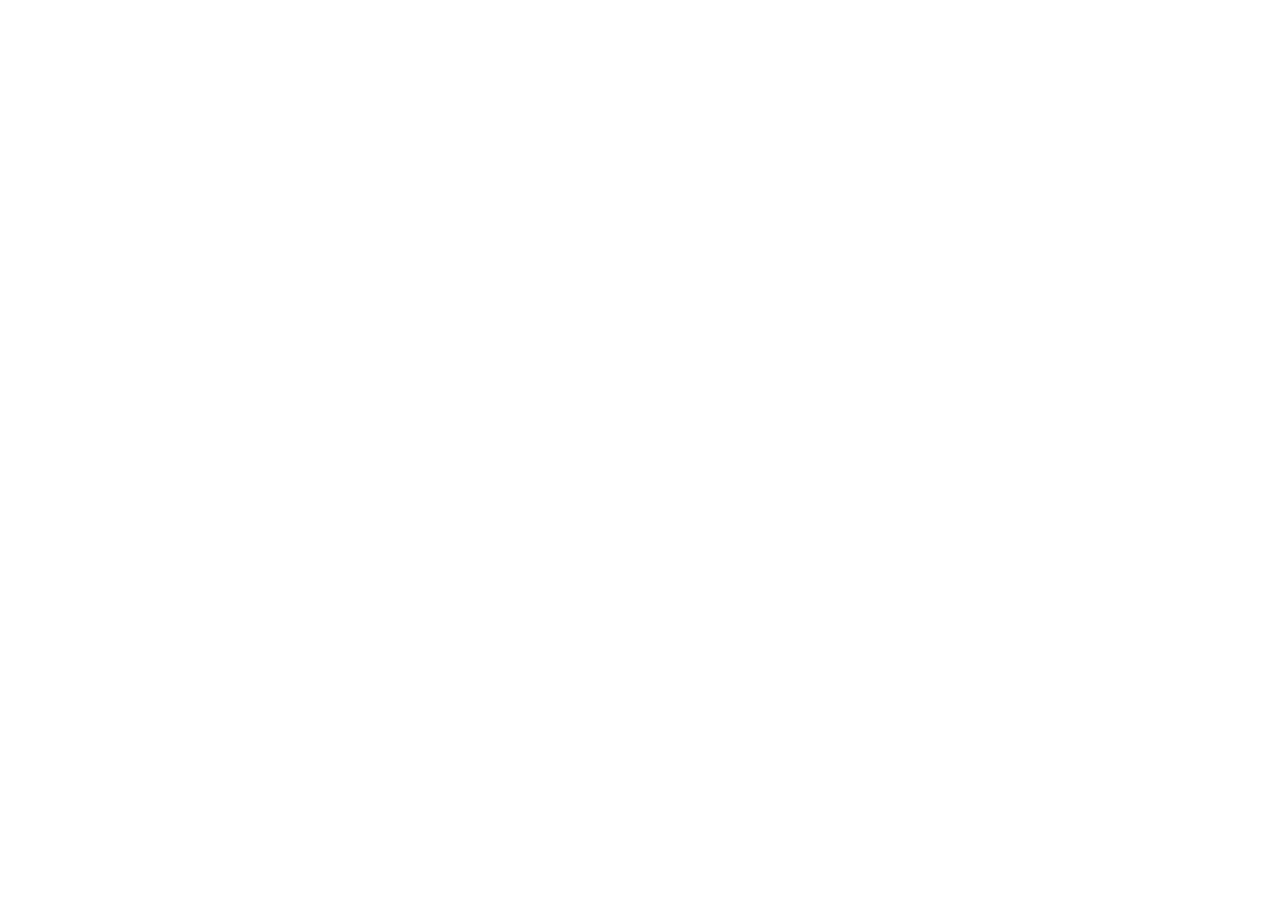
==== index.html @ ec8bb164 "Initial Commit" ====
<!doctype html>
<html lang="en">
  <head>
    <meta charset="UTF-8" />
    <meta name="viewport" content="width=device-width, initial-scale=1.0" />
    <link rel="stylesheet" href="./assets/css/reset.css" />
    <link rel="stylesheet" href="./assets/css/normalize.css" />
    <link rel="stylesheet" href="./assets/css/style.css" />

    <title>Honey Shop E-commerce</title>
  </head>
  <body></body>
</html>
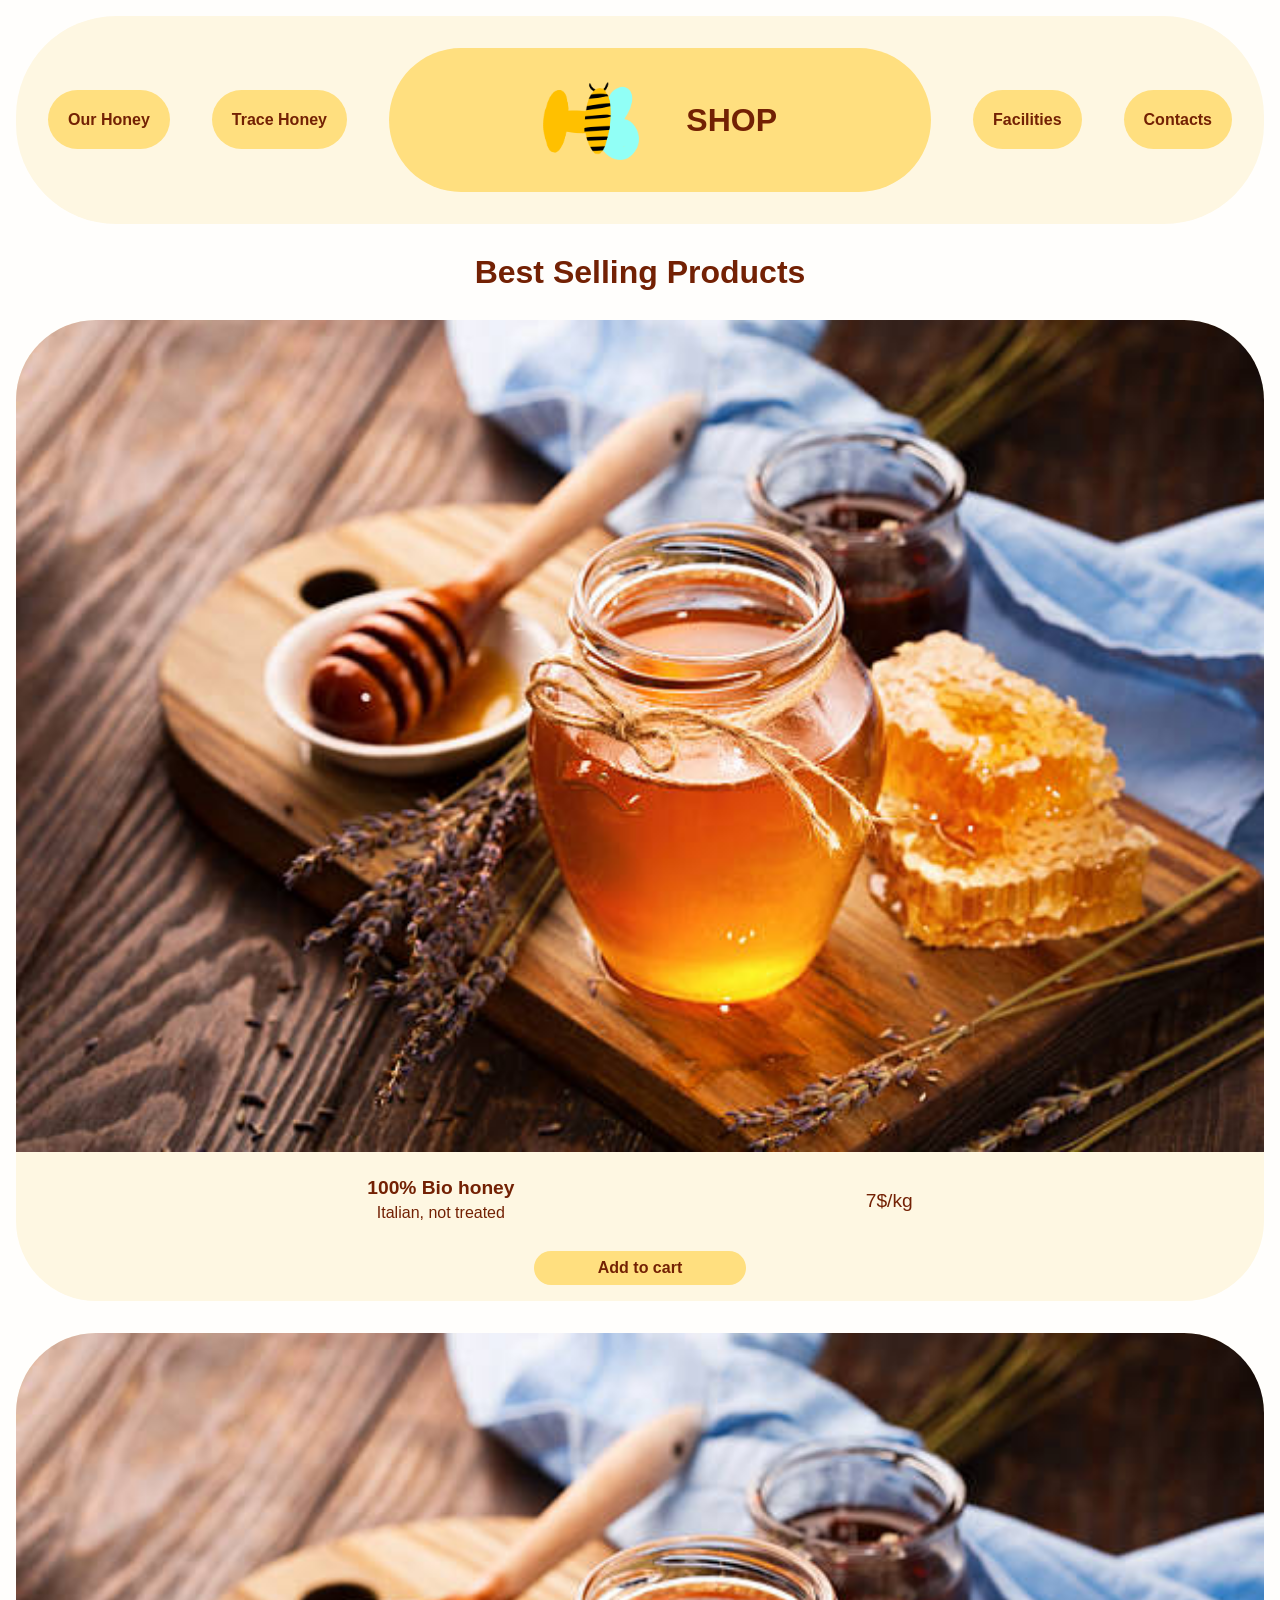
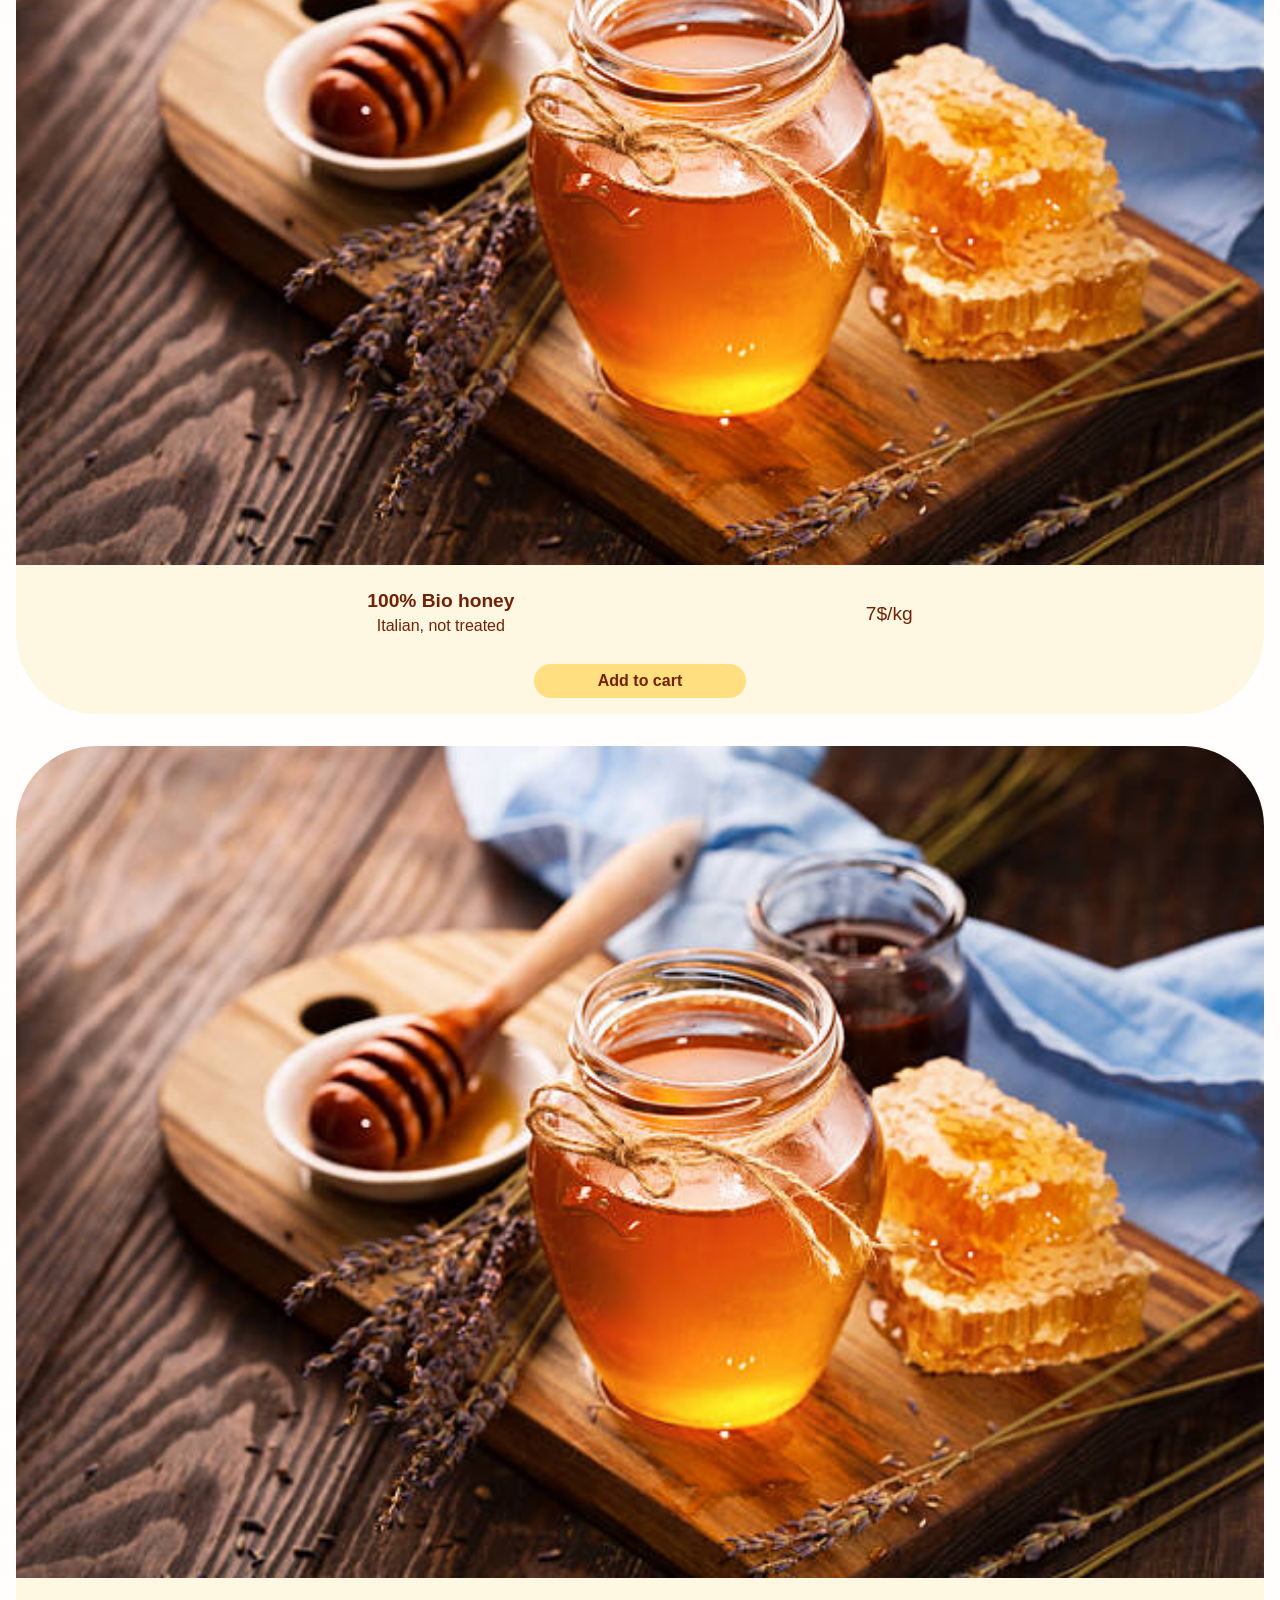
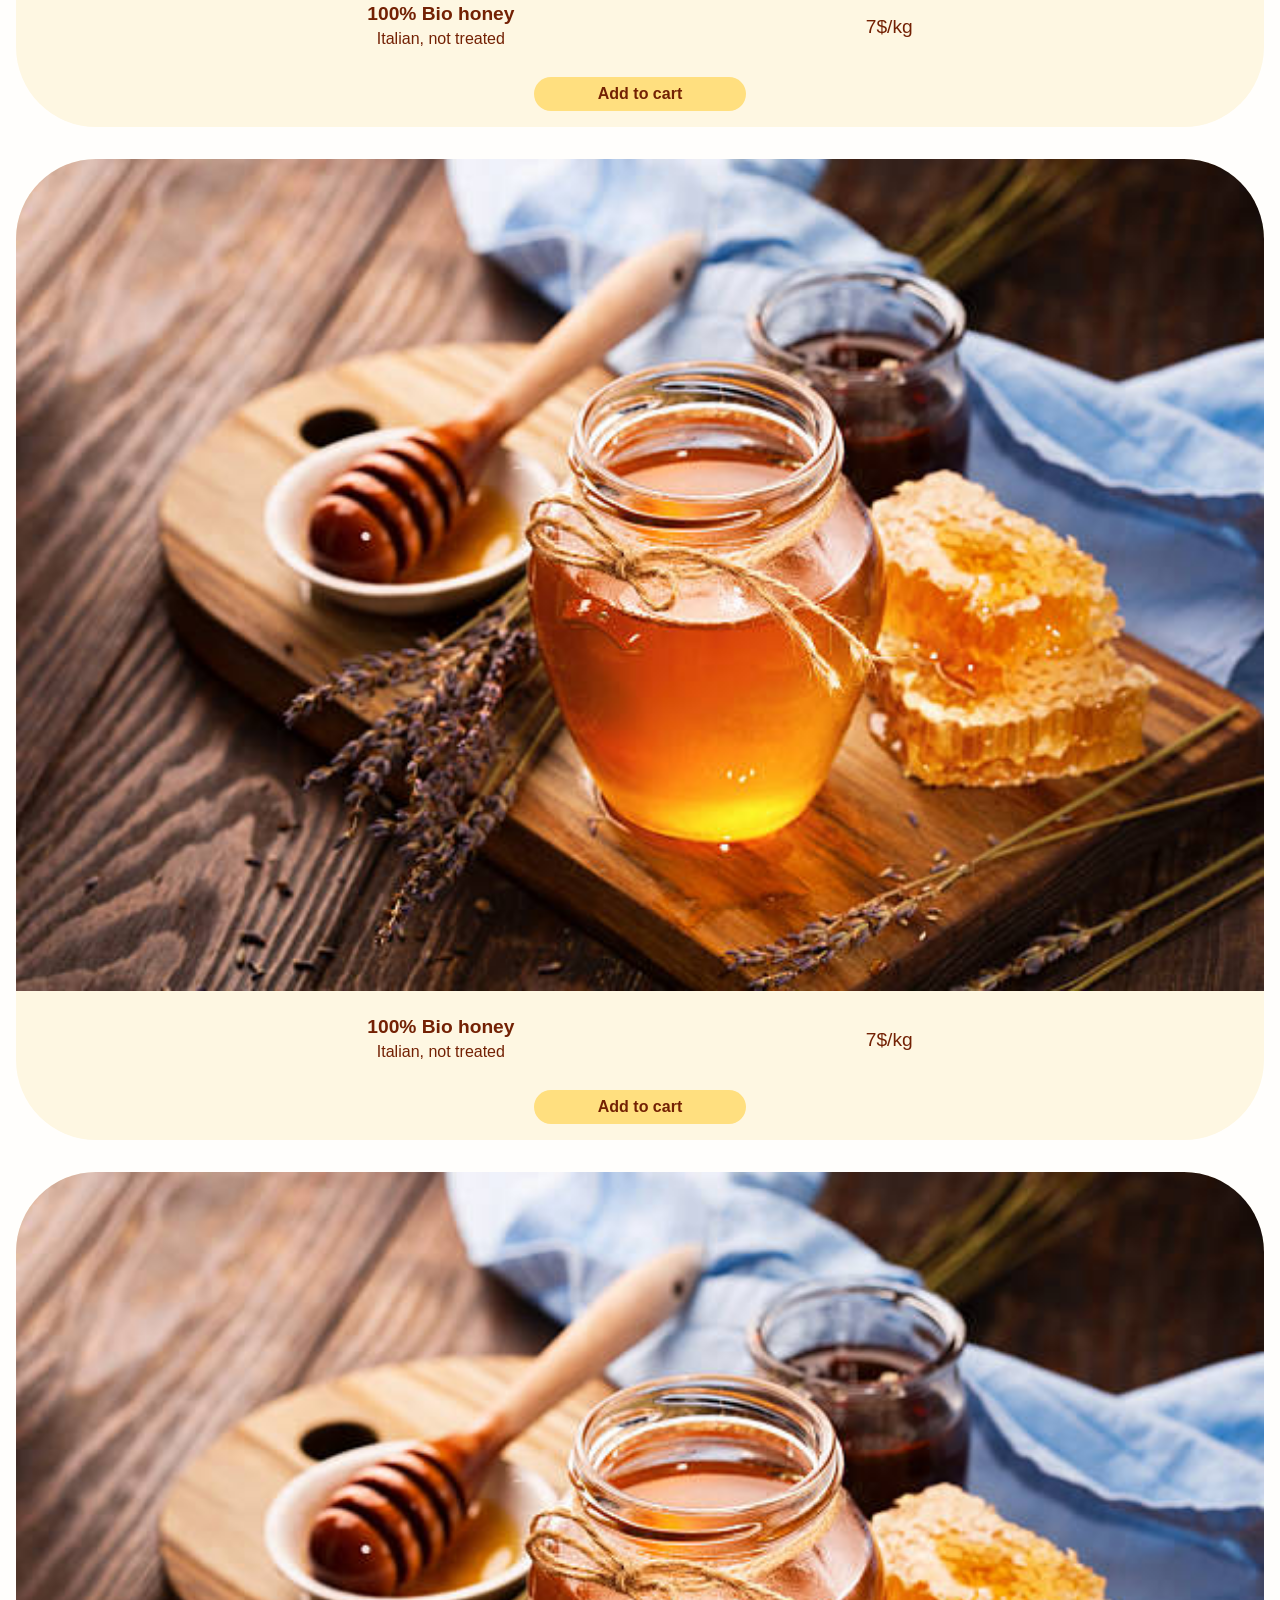
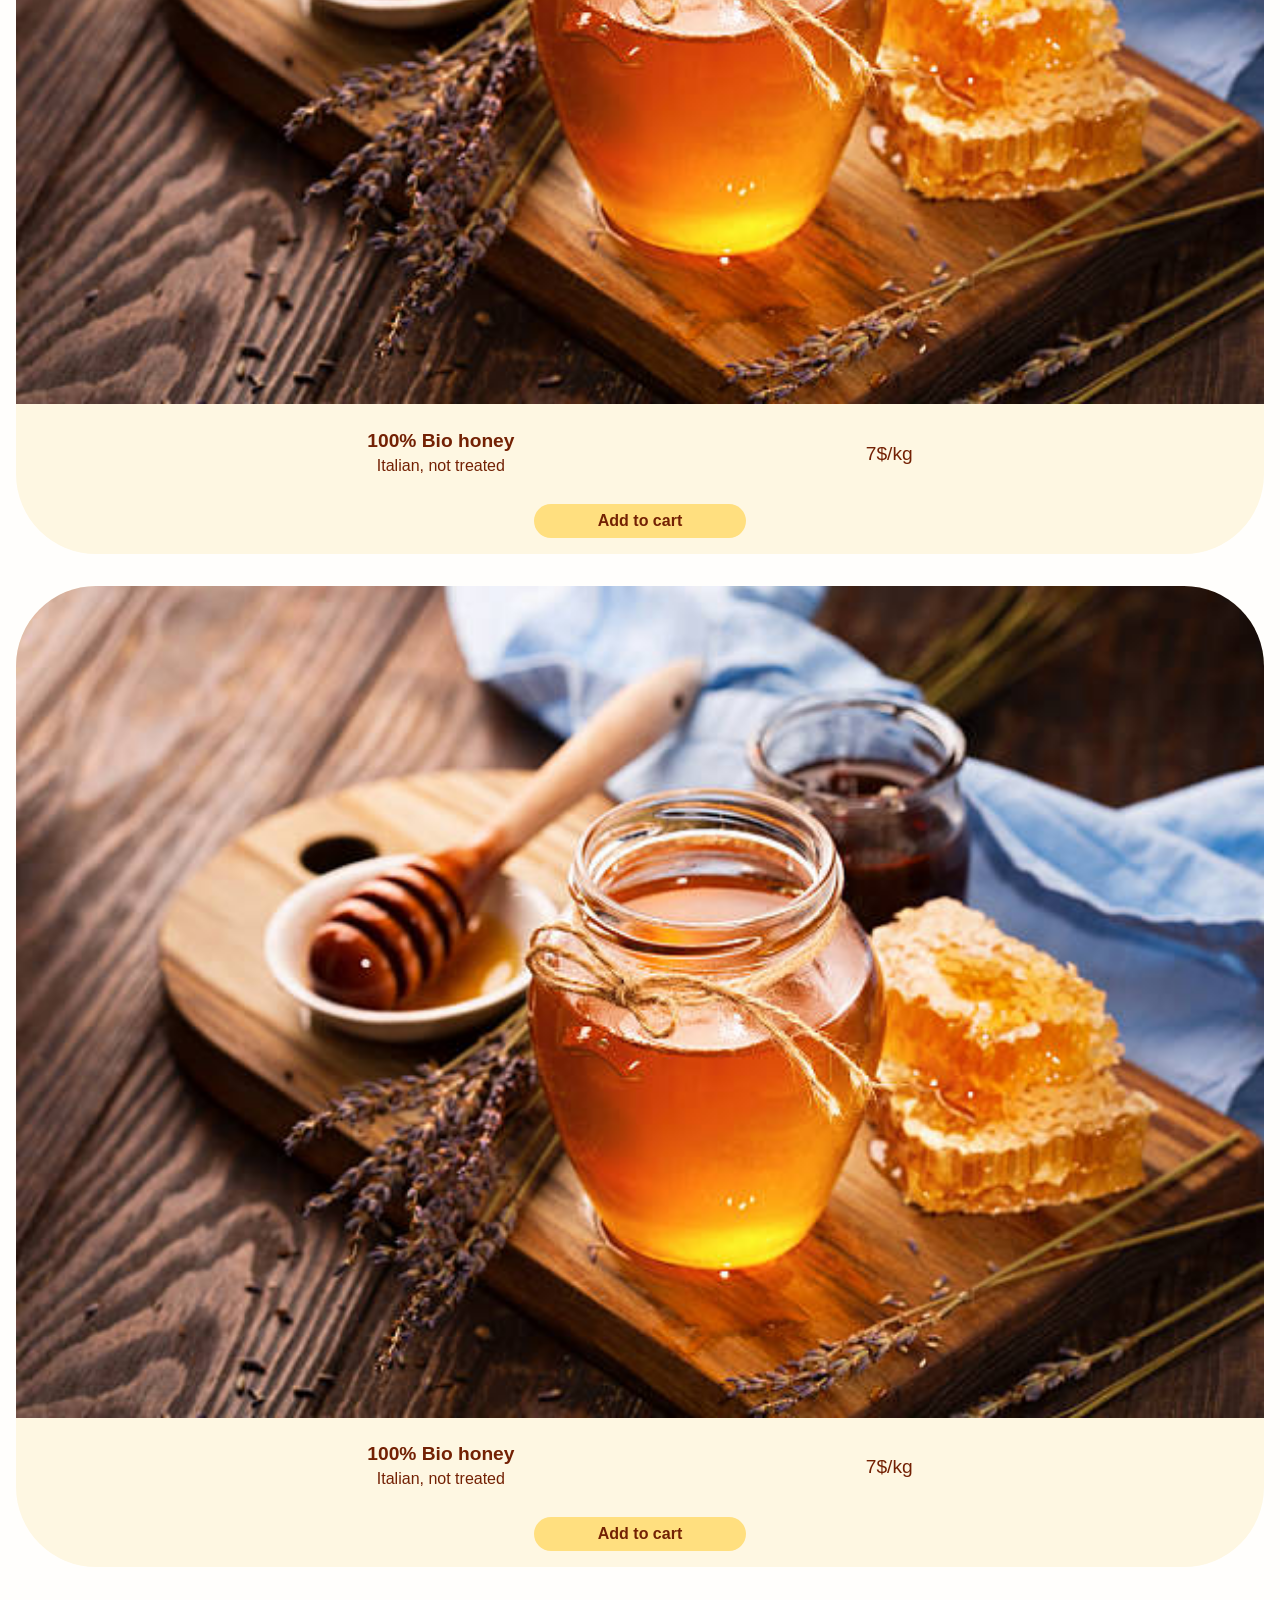
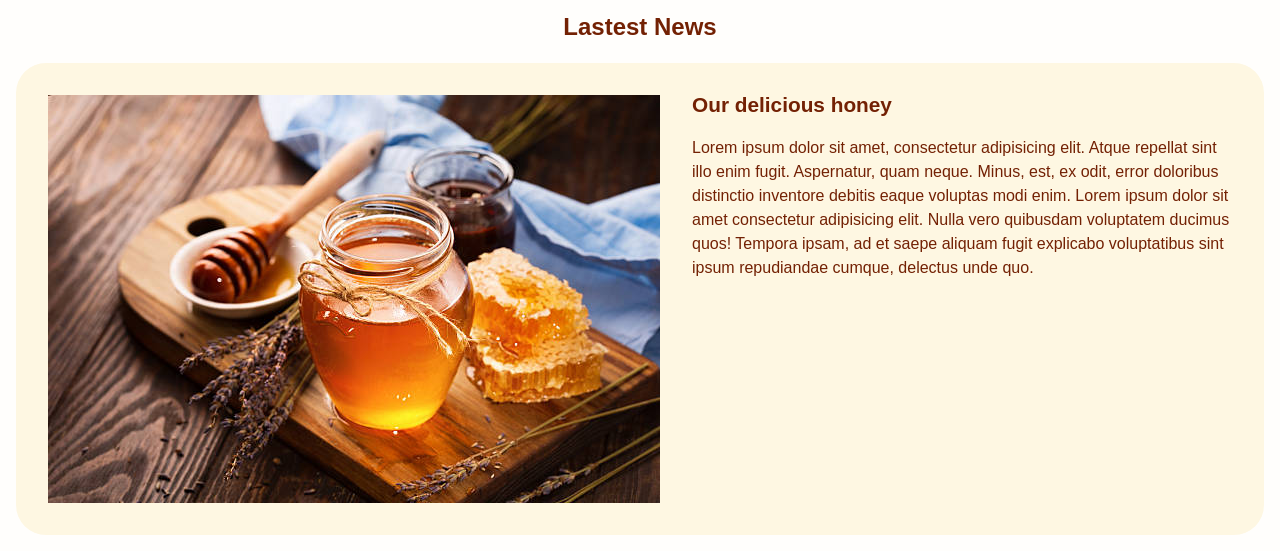
==== commit f45cc050: "17:00 commit" ====
--- a/index.html
+++ b/index.html
@@ -9,5 +9,109 @@
 
     <title>Honey Shop E-commerce</title>
   </head>
-  <body></body>
+  <body>
+    <header>
+      <nav>
+        <ul>
+          <li id="main-logo"><img src="./assets/imgs/logo.png" alt="" /><span>shop</span></li>
+          <li>
+            <ul class="sub-ul-list">
+              <li>our honey</li>
+              <li>trace honey</li>
+            </ul>
+          </li>
+          <li>
+            <ul class="sub-ul-list">
+              <li>facilities</li>
+              <li>contacts</li>
+            </ul>
+          </li>
+        </ul>
+      </nav>
+    </header>
+    <main>
+      <h1>Best Selling Products</h1>
+      <section class="card">
+        <img src="./assets/imgs/honey.jpg" alt="" />
+        <div class="card-text">
+          <div>
+            <h5>100&#37; Bio honey</h5>
+            <p>Italian, not treated</p>
+          </div>
+          <p>7&#36;&#47;kg</p>
+        </div>
+        <button class="btn-card">Add to cart</button>
+      </section>
+      <section class="card">
+        <img src="./assets/imgs/honey.jpg" alt="" />
+        <div class="card-text">
+          <div>
+            <h5>100&#37; Bio honey</h5>
+            <p>Italian, not treated</p>
+          </div>
+          <p>7&#36;&#47;kg</p>
+        </div>
+        <button class="btn-card">Add to cart</button>
+      </section>
+      <section class="card">
+        <img src="./assets/imgs/honey.jpg" alt="" />
+        <div class="card-text">
+          <div>
+            <h5>100&#37; Bio honey</h5>
+            <p>Italian, not treated</p>
+          </div>
+          <p>7&#36;&#47;kg</p>
+        </div>
+        <button class="btn-card">Add to cart</button>
+      </section>
+      <section class="card">
+        <img src="./assets/imgs/honey.jpg" alt="" />
+        <div class="card-text">
+          <div>
+            <h5>100&#37; Bio honey</h5>
+            <p>Italian, not treated</p>
+          </div>
+          <p>7&#36;&#47;kg</p>
+        </div>
+        <button class="btn-card">Add to cart</button>
+      </section>
+      <section class="card">
+        <img src="./assets/imgs/honey.jpg" alt="" />
+        <div class="card-text">
+          <div>
+            <h5>100&#37; Bio honey</h5>
+            <p>Italian, not treated</p>
+          </div>
+          <p>7&#36;&#47;kg</p>
+        </div>
+        <button class="btn-card">Add to cart</button>
+      </section>
+      <section class="card">
+        <img src="./assets/imgs/honey.jpg" alt="" />
+        <div class="card-text">
+          <div>
+            <h5>100&#37; Bio honey</h5>
+            <p>Italian, not treated</p>
+          </div>
+          <p>7&#36;&#47;kg</p>
+        </div>
+        <button class="btn-card">Add to cart</button>
+      </section>
+
+      <h2>lastest news</h2>
+      <article class="article-wrap">
+        <img src="./assets/imgs/honey.jpg" alt="" />
+        <div>
+          <h3>Our delicious honey</h3>
+          <p>
+            Lorem ipsum dolor sit amet, consectetur adipisicing elit. Atque repellat sint illo enim
+            fugit. Aspernatur, quam neque. Minus, est, ex odit, error doloribus distinctio inventore
+            debitis eaque voluptas modi enim. Lorem ipsum dolor sit amet consectetur adipisicing
+            elit. Nulla vero quibusdam voluptatem ducimus quos! Tempora ipsam, ad et saepe aliquam
+            fugit explicabo voluptatibus sint ipsum repudiandae cumque, delectus unde quo.
+          </p>
+        </div>
+      </article>
+    </main>
+  </body>
 </html>
--- a/assets/css/style.css
+++ b/assets/css/style.css
@@ -0,0 +1,187 @@
+:root {
+  --bg-section: #fef7e2;
+  --btn-color: #ffdf7f;
+  --txt-color: #732104;
+  --btn-navbar: 6em;
+}
+body {
+  font-family: Arial, Helvetica, sans-serif;
+  color: var(--txt-color);
+  background-color: #fffefc;
+  padding: 1em;
+}
+h1 {
+  text-transform: capitalize;
+  font-weight: 900;
+  text-align: center;
+  margin: 1em 0;
+}
+
+h2 {
+  text-align: center;
+  font-size: 1.5em;
+  text-transform: capitalize;
+  font-weight: 900;
+  margin: 2em 0 1em;
+}
+
+h3 {
+  font-size: 1.3em;
+  font-weight: 900;
+  margin-top: 0;
+}
+
+h5 {
+  margin-top: 0;
+  margin-bottom: 0.2em;
+  font-size: 1.2em;
+}
+
+section {
+  margin-bottom: 2em;
+}
+
+p {
+  line-height: 1.5em;
+}
+
+/* NAVBAR */
+
+header {
+  background-color: var(--bg-section);
+  padding: 1em;
+  border-radius: 100px;
+}
+
+header ul {
+  list-style-type: none;
+  margin: 0;
+  display: flex;
+  flex-direction: column;
+  gap: 10px;
+}
+
+#main-logo img {
+  width: 20%;
+}
+
+#main-logo,
+.sub-ul-list li {
+  border-radius: 100px;
+  margin: 0 1em 0.5em;
+  background-color: var(--btn-color);
+  padding: 20px;
+  white-space: nowrap;
+  text-align: center;
+  font-weight: 700;
+  text-transform: capitalize;
+  font-size: 1em;
+}
+
+.sub-ul-list {
+  flex-direction: row;
+  align-items: center;
+}
+.sub-ul-list li {
+  width: 100%;
+  flex-grow: 1;
+  margin-bottom: 1em;
+}
+
+#main-logo {
+  display: inherit;
+  text-transform: uppercase;
+  font-size: 2em;
+  justify-content: center;
+  align-items: center;
+  gap: 10%;
+  padding: 1em;
+  margin: 0.5em;
+}
+
+/* ARTICLE */
+.article-wrap {
+  background-color: var(--bg-section);
+  display: flex;
+  padding: 2em;
+  border-radius: 30px;
+  gap: 2em;
+  flex-direction: column-reverse;
+}
+
+/* CARD CSS */
+.card {
+  background-color: var(--bg-section);
+  display: flex;
+  flex-direction: column;
+  justify-content: center;
+  border-radius: 80px;
+}
+
+.card img {
+  width: 100%;
+  border-top-left-radius: inherit;
+  border-top-right-radius: inherit;
+}
+
+.card-text {
+  margin-top: 1em;
+  display: inherit;
+  justify-content: space-evenly;
+  align-items: center;
+}
+
+.card-text div {
+  text-align: center;
+}
+
+.card-text > p {
+  font-size: 1.2em;
+}
+
+.card-text div p {
+  margin-top: 0;
+  margin-bottom: 0;
+}
+
+.btn-card {
+  background-color: var(--btn-color);
+  border: none;
+  font-size: 1em;
+  font-weight: 700;
+  margin: 1em;
+  padding: 0.5em 4em;
+  border-radius: 20px;
+  align-self: center;
+  color: var(--txt-color);
+}
+
+@media screen and (min-width: 992px) {
+  /* ARTICLE */
+  .article-wrap {
+    flex-direction: row;
+  }
+}
+
+@media screen and (min-width: 768px) {
+  header ul {
+    flex-direction: row;
+    justify-content: center;
+  }
+
+  nav > ul > li {
+    display: flex;
+    justify-content: center;
+  }
+
+  .sub-ul-list li {
+    margin-bottom: 0em;
+  }
+
+  header ul li:first-child {
+    order: 1;
+  }
+  header ul li:last-child {
+    order: 2;
+  }
+}
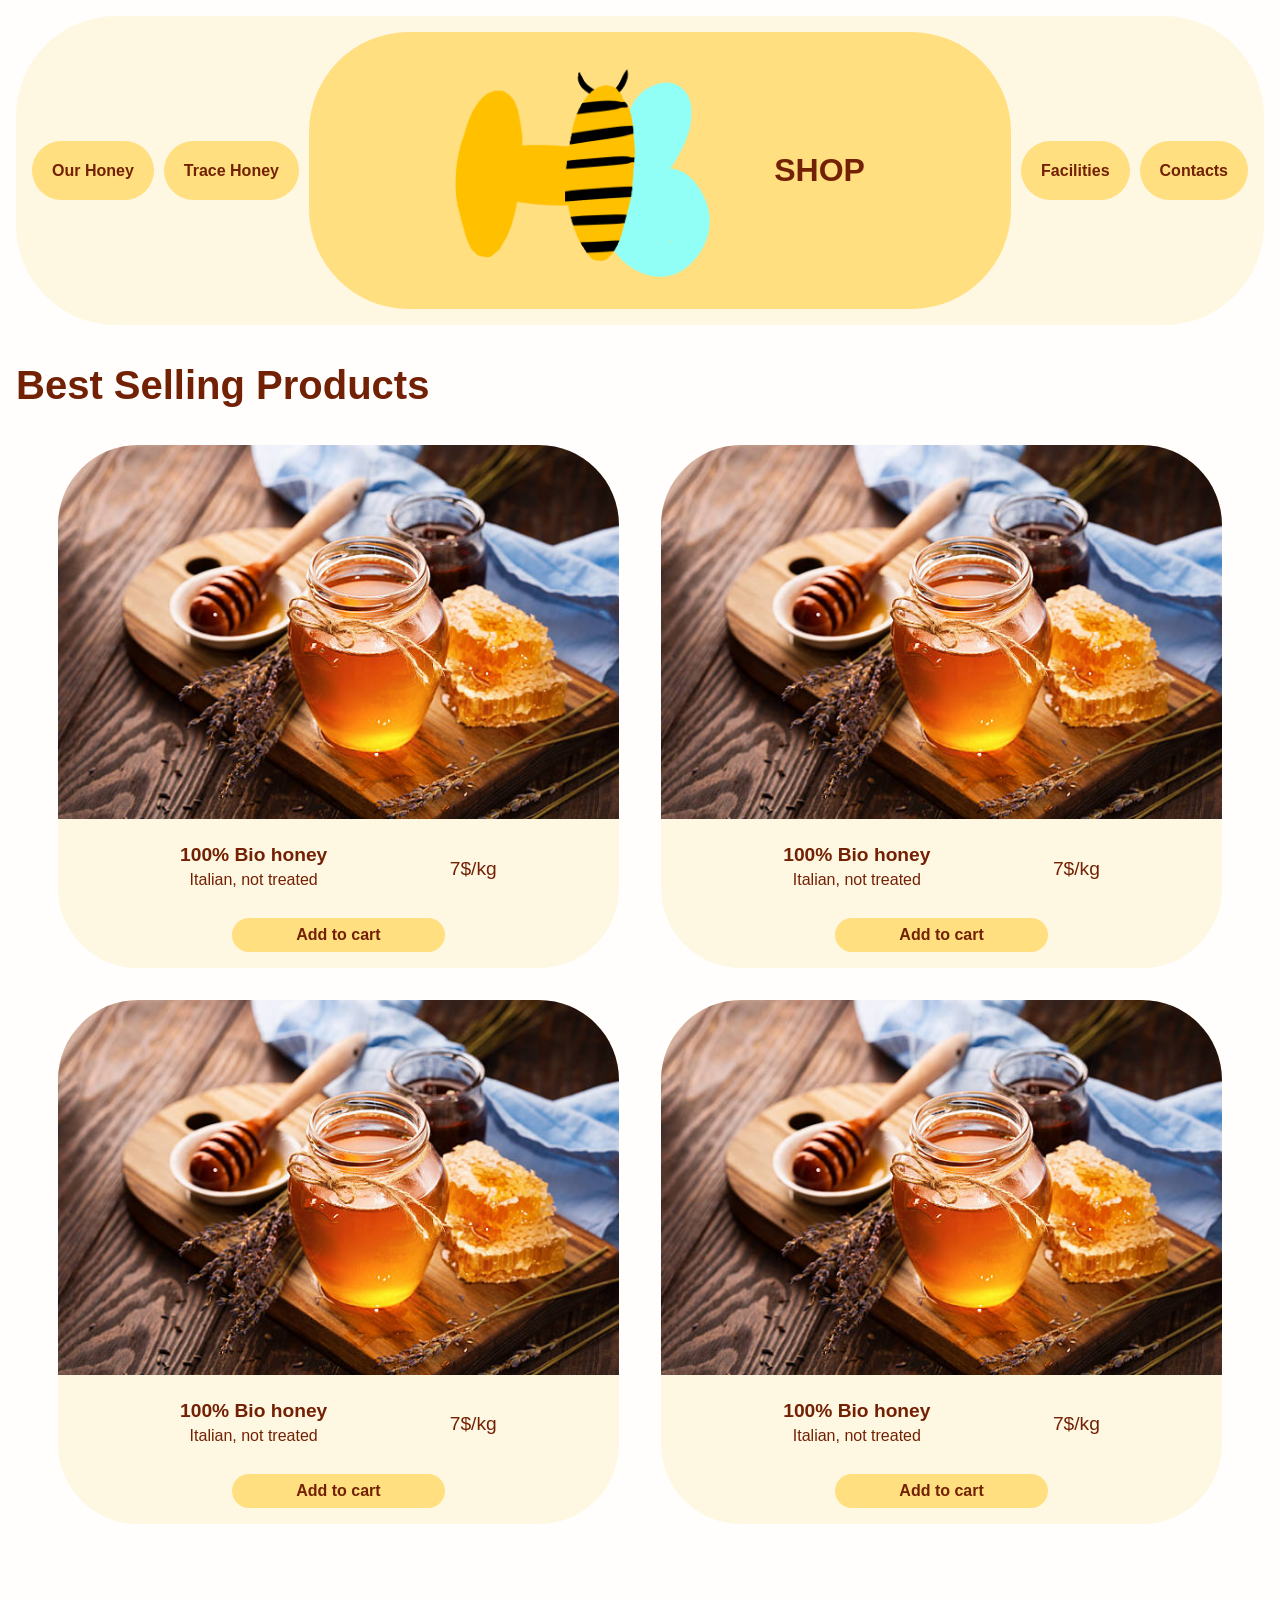
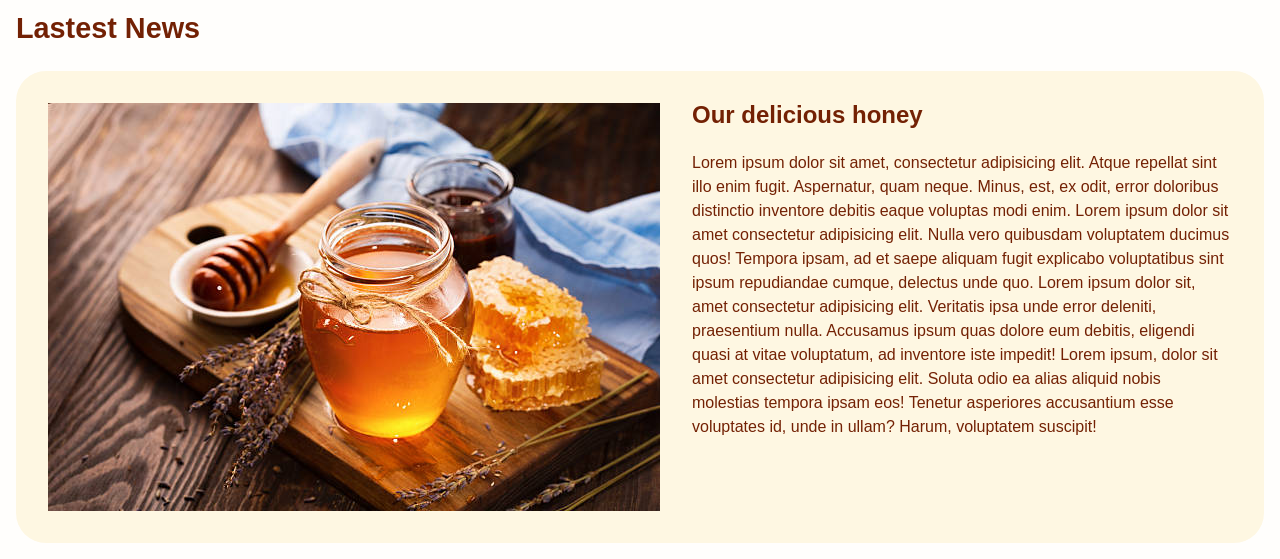
==== commit 97c25c56: "style tablet done" ====
--- a/index.html
+++ b/index.html
@@ -31,73 +31,74 @@
     </header>
     <main>
       <h1>Best Selling Products</h1>
-      <section class="card">
-        <img src="./assets/imgs/honey.jpg" alt="" />
-        <div class="card-text">
-          <div>
-            <h5>100&#37; Bio honey</h5>
-            <p>Italian, not treated</p>
+      <div class="section-wrap">
+        <section class="card">
+          <img src="./assets/imgs/honey.jpg" alt="" />
+          <div class="card-text">
+            <div>
+              <h5>100&#37; Bio honey</h5>
+              <p>Italian, not treated</p>
+            </div>
+            <p>7&#36;&#47;kg</p>
           </div>
-          <p>7&#36;&#47;kg</p>
-        </div>
-        <button class="btn-card">Add to cart</button>
-      </section>
-      <section class="card">
-        <img src="./assets/imgs/honey.jpg" alt="" />
-        <div class="card-text">
-          <div>
-            <h5>100&#37; Bio honey</h5>
-            <p>Italian, not treated</p>
+          <button class="btn-card">Add to cart</button>
+        </section>
+        <section class="card">
+          <img src="./assets/imgs/honey.jpg" alt="" />
+          <div class="card-text">
+            <div>
+              <h5>100&#37; Bio honey</h5>
+              <p>Italian, not treated</p>
+            </div>
+            <p>7&#36;&#47;kg</p>
           </div>
-          <p>7&#36;&#47;kg</p>
-        </div>
-        <button class="btn-card">Add to cart</button>
-      </section>
-      <section class="card">
-        <img src="./assets/imgs/honey.jpg" alt="" />
-        <div class="card-text">
-          <div>
-            <h5>100&#37; Bio honey</h5>
-            <p>Italian, not treated</p>
+          <button class="btn-card">Add to cart</button>
+        </section>
+        <section class="card">
+          <img src="./assets/imgs/honey.jpg" alt="" />
+          <div class="card-text">
+            <div>
+              <h5>100&#37; Bio honey</h5>
+              <p>Italian, not treated</p>
+            </div>
+            <p>7&#36;&#47;kg</p>
           </div>
-          <p>7&#36;&#47;kg</p>
-        </div>
-        <button class="btn-card">Add to cart</button>
-      </section>
-      <section class="card">
-        <img src="./assets/imgs/honey.jpg" alt="" />
-        <div class="card-text">
-          <div>
-            <h5>100&#37; Bio honey</h5>
-            <p>Italian, not treated</p>
+          <button class="btn-card">Add to cart</button>
+        </section>
+        <section class="card">
+          <img src="./assets/imgs/honey.jpg" alt="" />
+          <div class="card-text">
+            <div>
+              <h5>100&#37; Bio honey</h5>
+              <p>Italian, not treated</p>
+            </div>
+            <p>7&#36;&#47;kg</p>
           </div>
-          <p>7&#36;&#47;kg</p>
-        </div>
-        <button class="btn-card">Add to cart</button>
-      </section>
-      <section class="card">
-        <img src="./assets/imgs/honey.jpg" alt="" />
-        <div class="card-text">
-          <div>
-            <h5>100&#37; Bio honey</h5>
-            <p>Italian, not treated</p>
+          <button class="btn-card">Add to cart</button>
+        </section>
+        <section class="card">
+          <img src="./assets/imgs/honey.jpg" alt="" />
+          <div class="card-text">
+            <div>
+              <h5>100&#37; Bio honey</h5>
+              <p>Italian, not treated</p>
+            </div>
+            <p>7&#36;&#47;kg</p>
           </div>
-          <p>7&#36;&#47;kg</p>
-        </div>
-        <button class="btn-card">Add to cart</button>
-      </section>
-      <section class="card">
-        <img src="./assets/imgs/honey.jpg" alt="" />
-        <div class="card-text">
-          <div>
-            <h5>100&#37; Bio honey</h5>
-            <p>Italian, not treated</p>
+          <button class="btn-card">Add to cart</button>
+        </section>
+        <section class="card">
+          <img src="./assets/imgs/honey.jpg" alt="" />
+          <div class="card-text">
+            <div>
+              <h5>100&#37; Bio honey</h5>
+              <p>Italian, not treated</p>
+            </div>
+            <p>7&#36;&#47;kg</p>
           </div>
-          <p>7&#36;&#47;kg</p>
-        </div>
-        <button class="btn-card">Add to cart</button>
-      </section>
-
+          <button class="btn-card">Add to cart</button>
+        </section>
+      </div>
       <h2>lastest news</h2>
       <article class="article-wrap">
         <img src="./assets/imgs/honey.jpg" alt="" />
@@ -108,7 +109,13 @@
             fugit. Aspernatur, quam neque. Minus, est, ex odit, error doloribus distinctio inventore
             debitis eaque voluptas modi enim. Lorem ipsum dolor sit amet consectetur adipisicing
             elit. Nulla vero quibusdam voluptatem ducimus quos! Tempora ipsam, ad et saepe aliquam
-            fugit explicabo voluptatibus sint ipsum repudiandae cumque, delectus unde quo.
+            fugit explicabo voluptatibus sint ipsum repudiandae cumque, delectus unde quo. Lorem
+            ipsum dolor sit, amet consectetur adipisicing elit. Veritatis ipsa unde error deleniti,
+            praesentium nulla. Accusamus ipsum quas dolore eum debitis, eligendi quasi at vitae
+            voluptatum, ad inventore iste impedit! Lorem ipsum, dolor sit amet consectetur
+            adipisicing elit. Soluta odio ea alias aliquid nobis molestias tempora ipsam eos!
+            Tenetur asperiores accusantium esse voluptates id, unde in ullam? Harum, voluptatem
+            suscipit!
           </p>
         </div>
       </article>
--- a/assets/css/style.css
+++ b/assets/css/style.css
@@ -164,6 +164,22 @@
 }
 
 @media screen and (min-width: 768px) {
+  h1,
+  h2 {
+    text-align: start;
+  }
+  h1 {
+    font-size: 2.5em;
+  }
+
+  h2 {
+    font-size: 1.8em;
+  }
+
+  h3 {
+    font-size: 1.5em;
+  }
+
   header ul {
     flex-direction: row;
     justify-content: center;
@@ -174,8 +190,13 @@
     justify-content: center;
   }
 
-  .sub-ul-list li {
-    margin-bottom: 0em;
+  .sub-ul-list li,
+  #main-logo {
+    margin: 0;
+  }
+
+  #main-logo img {
+    width: 40%;
   }
 
   header ul li:first-child {
@@ -184,4 +205,19 @@
   header ul li:last-child {
     order: 2;
   }
-}
+
+  .section-wrap {
+    display: flex;
+    flex-wrap: wrap;
+    justify-content: space-evenly;
+  }
+
+  .section-wrap section {
+    width: 45%;
+  }
+
+  .section-wrap section:last-child,
+  .section-wrap section:nth-child(5) {
+    display: none;
+  }
+}
